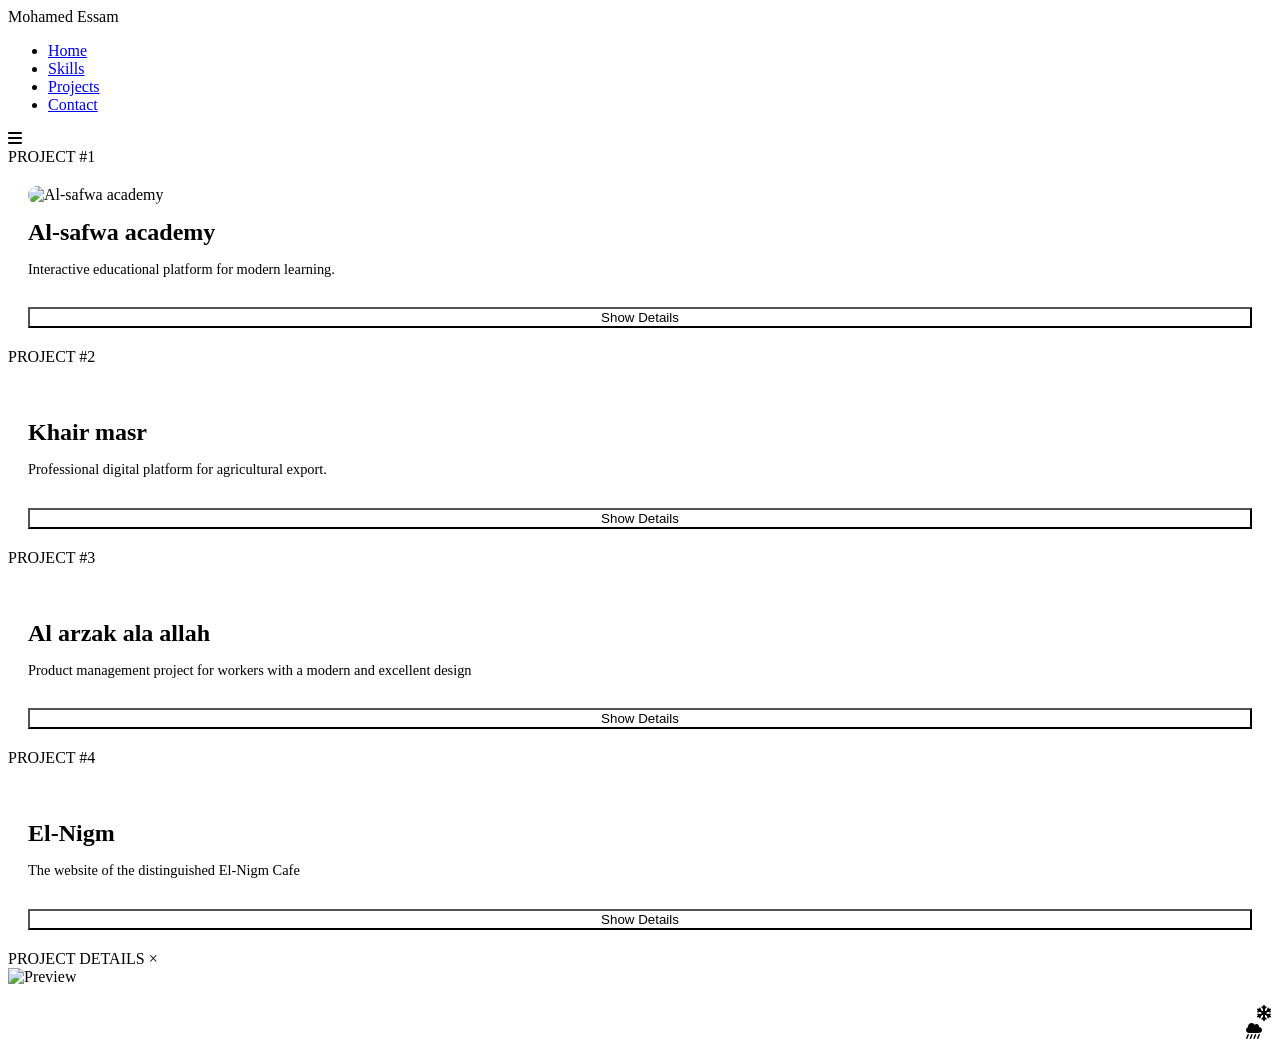
==== projects.html @ 32733027 "Add files via upload" ====
<!DOCTYPE html>
<html lang="en">
<head>
     <meta charset="UTF-8">
     <meta name="viewport" content="width=device-width, initial-scale=1.0">
    <meta http-equiv="X-UA-Compatible" content="IE=edge">

<!--  Google search console -->
    <meta name="google-site-verification" content="Xcmi0engG1c1WS3iVAgjZfXmtJyIRPwJMIAppy7hKnY" />
    
    <!-- Social Media Account Links -->
    <link rel="me" href="#">
    <link rel="me" href="#">
    <link rel="me" href="#">

    <!-- تحسين الظهور على فيسبوك (Open Graph) -->
    <meta property="og:title" content="portfolio mohammed essam">
    <meta property="og:description" content="Mohamed essam is front-end developer">
    <meta property="og:image" content="#/logo.png">
    <meta property="og:url" content="#">
    <meta property="og:type" content="website">

    <!--  sitemap.xml  -->
    <link rel="sitemap" type="application/xml" title="Sitemap" href="#/sitemap.xml">
    <link rel="canonical" href="#" />
    
    <!-- font awesome -->
    <link rel="stylesheet" href="https://cdnjs.cloudflare.com/ajax/libs/font-awesome/6.0.0/css/all.min.css">
        
   <title>Projects | Mohamed Essam</title>
   <link rel="stylesheet" href="css/style.css">

</head>
<body>
   
<!-- 
==========================
=====( Start header)======
==========================
-->    
    <nav class="navbar">
        <div class="logo">Mohamed Essam</div>
        <ul class="nav-links" id="navLinks">
            <li><a href="index.html">Home</a></li>
            <li><a href="index.html#skills">Skills</a></li>
            <li><a href="projects.html" class="active">Projects</a></li>
            <li><a href="index.html#contact">Contact</a></li>
        </ul>
        <div class="burger" onclick="toggleMenu()">
            <i class="fas fa-bars"></i>
        </div>
    </nav>
<!-- 
==========================
=====( End  header )======
==========================
-->






<!-- 
==========================
====( Start projects)=====
==========================
-->  
    <main class="container">
 
<!-- [ Start project #1] -->    
        <section class="glass-card project-section">
            <div class="card-header" style="background: url('../images/cover.jpg');">
                <span class="dots"><span class="red"></span><span class="yellow"></span><span class="green"></span></span>
                <span class="header-title">PROJECT #1</span>
            </div>
            <div class="project-body" style="padding: 20px;">
                <div class="project-card-custom">
                    <img src="images-projects/project-1.png" alt="Al-safwa academy" style="width: 100%; border-radius: 10px;">
                    <h2 style="margin: 15px 0;">Al-safwa academy</h2>
                    <p style="color: var(--text-dim); font-size: 0.9rem;">Interactive educational platform for modern learning.</p>
                    <button class="btn btn-outline" style="width: 100%; background: none; margin-top: 15px;">Show Details</button>
                </div>
            </div>
        </section>
<!-- [ End project #1] -->


<!-- [ Start project #2] -->
        <section class="glass-card project-section">
            <div class="card-header" style="background: url('../images/cover.jpg');">
                <span class="dots"><span class="red"></span><span class="yellow"></span><span class="green"></span></span>
                <span class="header-title">PROJECT #2</span>
            </div>
            <div class="project-body" style="padding: 20px;">
                <div class="project-card-custom">
                    <img src="images-projects/project-2.png" alt="" style="width: 100%; border-radius: 10px;">
                    <h2 style="margin: 15px 0;">Khair masr</h2>
                    <p style="color: var(--text-dim); font-size: 0.9rem;">Professional digital platform for agricultural export.</p>
                    <button class="btn btn-outline" style="width: 100%; background: none;  margin-top: 15px;">Show Details</button>
                </div>
            </div>
        </section>
<!-- [ End project #2] -->



<!-- [ Start project #3] -->
        <section class="glass-card project-section">
            <div class="card-header" style="background: url('../images/cover.jpg');">
                <span class="dots"><span class="red"></span><span class="yellow"></span><span class="green"></span></span>
                <span class="header-title">PROJECT #3</span>
            </div>
            <div class="project-body" style="padding: 20px;">
                <div class="project-card-custom">
                    <img src="images-projects/project-3.png" alt="" style="width: 100%; border-radius: 10px;">
                    <h2 style="margin: 15px 0;">Al arzak ala allah</h2>
                    <p style="color: var(--text-dim); font-size: 0.9rem;">Product management project for workers with a modern and excellent design</p>
                    <button class="btn btn-outline" style="width: 100%; background: none;  margin-top: 15px;">Show Details</button>
                </div>
            </div>
        </section>
<!-- [ End project #3] -->




<!-- [ Start project #4] -->
        <section class="glass-card project-section">
            <div class="card-header" style="background: url('../images/cover.jpg');">
                <span class="dots"><span class="red"></span><span class="yellow"></span><span class="green"></span></span>
                <span class="header-title">PROJECT #4</span>
            </div>
            <div class="project-body" style="padding: 20px;">
                <div class="project-card-custom">
                    <img src="images-projects/project-4.png" alt="" style="width: 100%; border-radius: 10px;">
                    <h2 style="margin: 15px 0;">El-Nigm</h2>
                    <p style="color: var(--text-dim); font-size: 0.9rem;">The website of the distinguished El-Nigm Cafe</p>
                    <button class="btn btn-outline" style="width: 100%; background: none;  margin-top: 15px;">Show Details</button>
                </div>
            </div>
        </section>
<!-- [ End project #4] -->






    </main>
<!-- 
==========================
=====( End project s)=====
==========================
-->     
    




<!-- 
==========================
====( Start controls)=====
==========================
--> 
    <div id="projectModal" class="modal">
        <div class="modal-content glass-card">
            <div class="card-header">
                <span class="dots"><span class="red"></span><span class="yellow"></span><span class="green"></span ></span>
                <span class="header-title" id="modalTitle">PROJECT DETAILS</span>
                <span class="close-modal">&times;</span>
            </div>
            <div class="modal-body">
                <div class="modal-grid">
                    <div class="modal-img">
                        <img id="modalImg" src="" alt="Preview">
                    </div>
                    <div class="modal-info">
                        <h2 id="fullTitle"></h2>
                        <p id="fullDesc"></p>
                        <div class="tech-stack" id="modalTech"></div>
                    </div>
                </div>
            </div>
        </div>
    </div>
<!-- 
==========================
=====( End controls)======
==========================
--> 




<!-- 
==========================
===( Start  controls 2 )====
==========================
-->
<div class="fab-container" dir="rtl">
    <div class="fab-item"><i class="fas fa-snowflake"></i></div>
    <div class="fab-item" id="summer-toggle" style="margin-right: 10px; cursor: pointer;">
        <i class="fas fa-cloud-showers-heavy"></i> 
    </div>
</div>


<!-- 
==========================
====( End  controls 2 )=====
==========================
-->


<script src="js/main.js"></script>
<script src="js/summer.js"></script>
<script src="js/projects.js"></script>

</body>
</html>
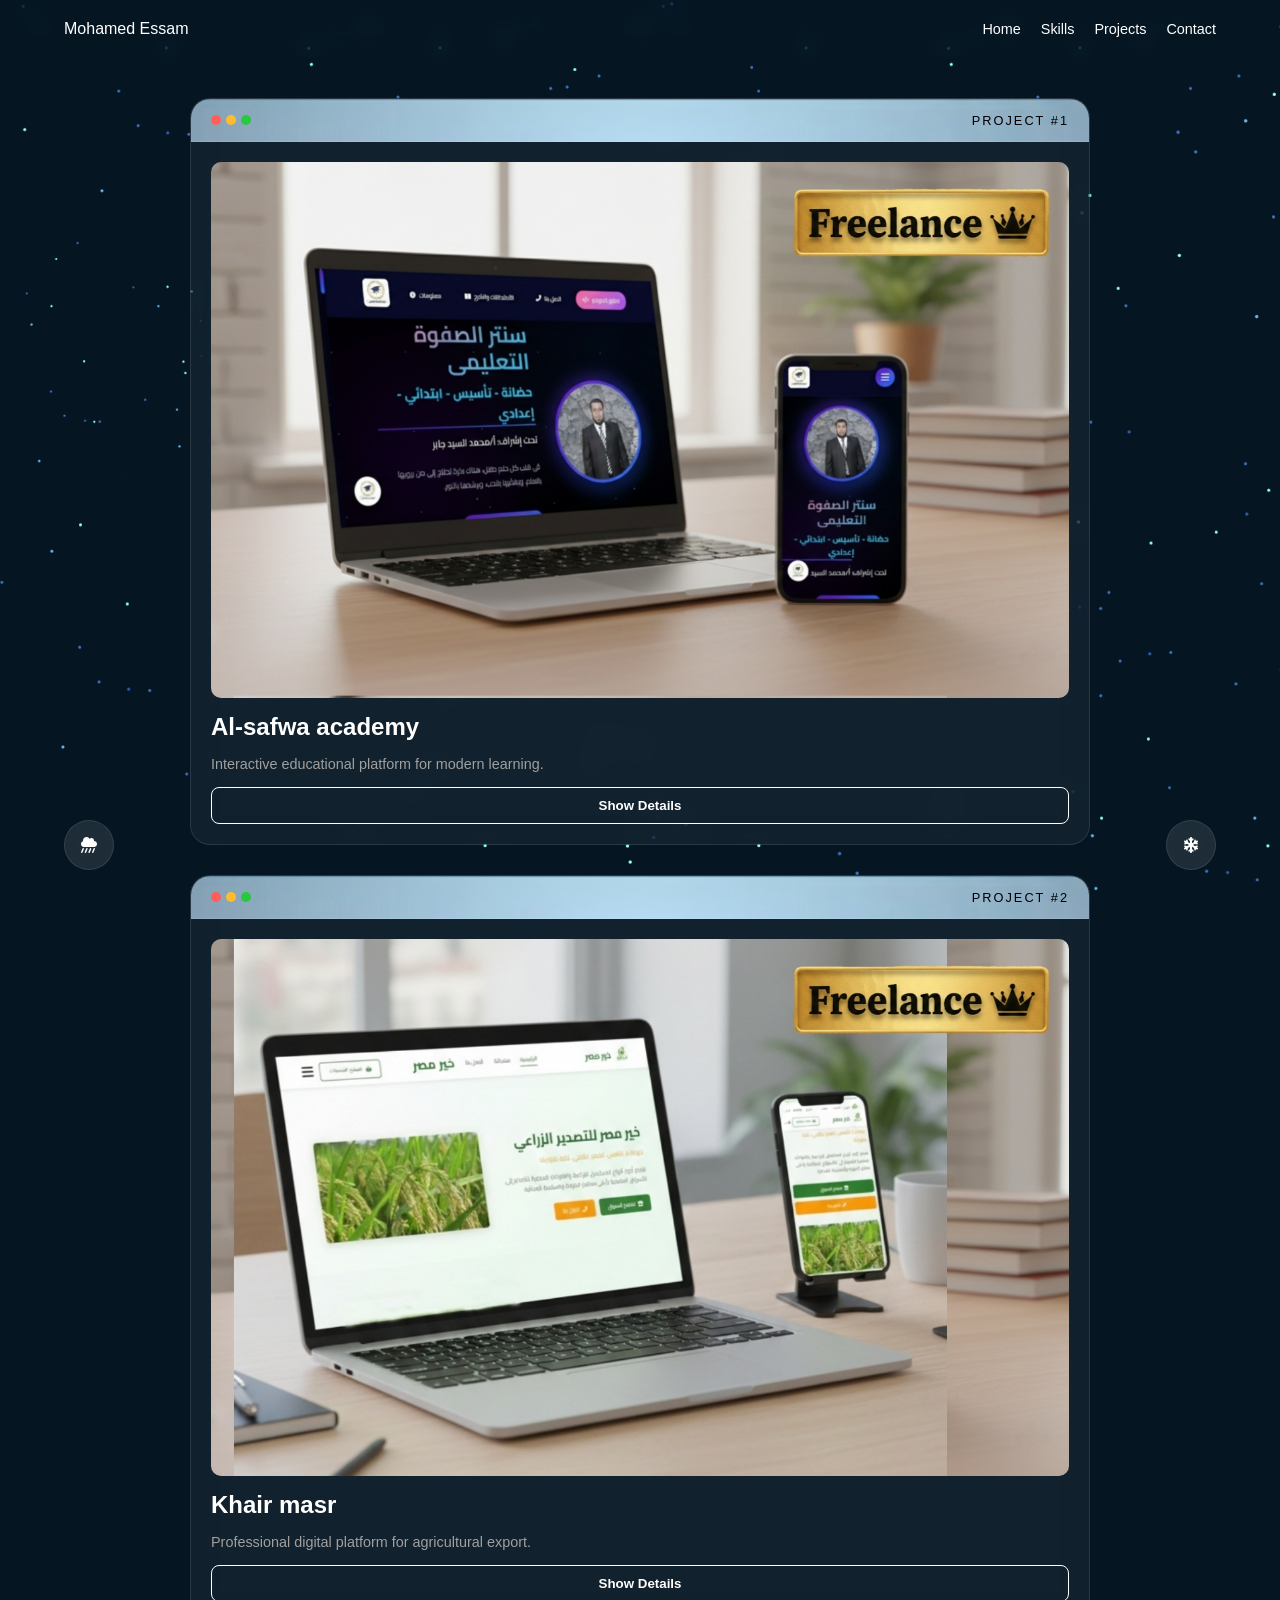
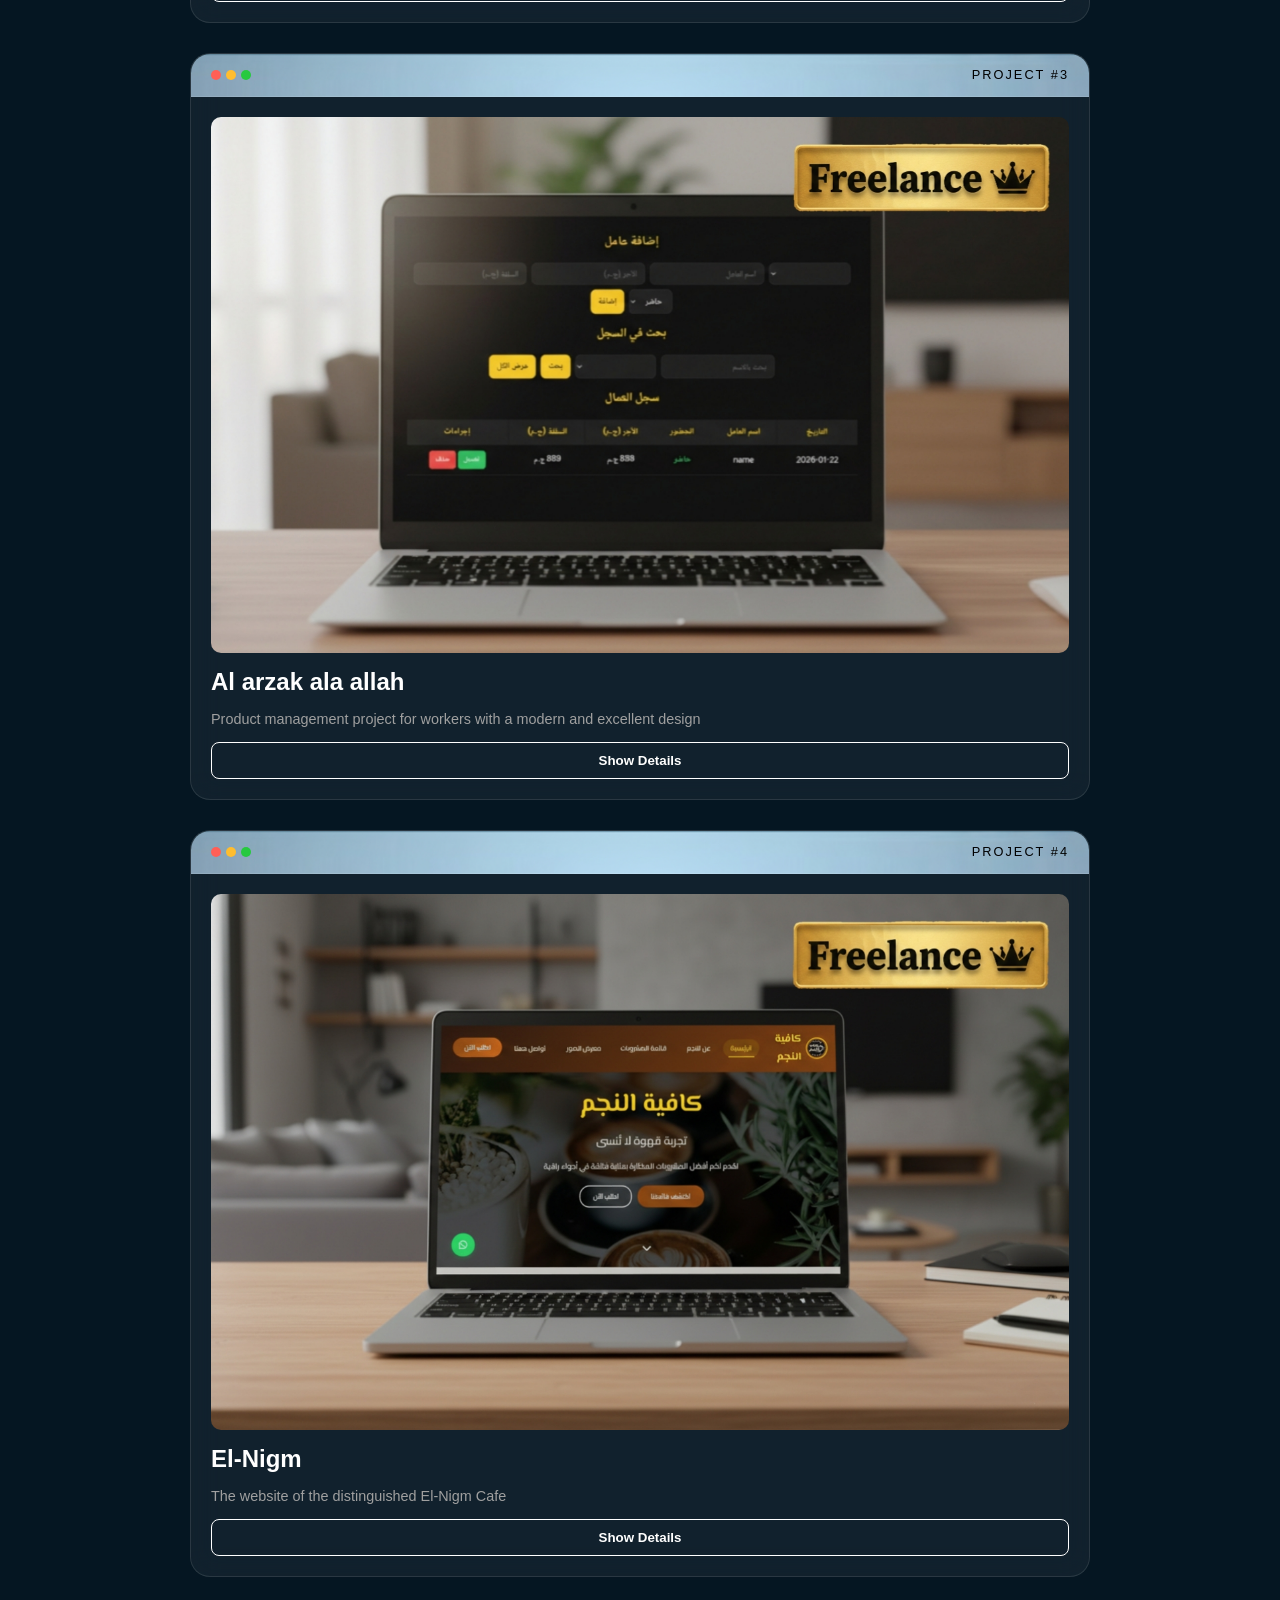
==== commit 562149d1: "Update projects.html" ====
--- a/projects.html
+++ b/projects.html
@@ -1,36 +1,45 @@
 <!DOCTYPE html>
 <html lang="en">
 <head>
-     <meta charset="UTF-8">
-     <meta name="viewport" content="width=device-width, initial-scale=1.0">
+    <meta charset="UTF-8">
+    <meta name="viewport" content="width=device-width, initial-scale=1.0">
     <meta http-equiv="X-UA-Compatible" content="IE=edge">
 
-<!--  Google search console -->
+    <title>Mohamed Essam | Front-End Developer - المهندس محمد عصام الفيومي</title>
+    <meta name="title" content="Mohamed Essam | Front-End Developer - المهندس محمد عصام الفيومي">
+    <meta name="description" content="الموقع الرسمي للمهندس محمد عصام الفيومي، مطور واجهات أمامية وخبير تقنيات AI. مطور منصة مدرستنا علمتنا، سنتر الصفوة، وبرنامج الأرزاق على الله.">
+    <meta name="keywords" content="محمد عصام, محمد عصام الفيومي, مطور واجهات أمامية, Front-End Developer, Mohamed Essam, منصة مدرستنا علمتنا, تطوير مواقع, مبرمج مصري, ذكاء اصطناعي, React Developer, Next.js Developer">
+    <meta name="author" content="Mohamed Essam El-Fayoumy">
+
+    <meta name="robots" content="index, follow">
+    <link rel="sitemap" type="application/xml" title="Sitemap" href="https://elnigm0.github.io/mohamed/sitemap.xml">
+    <link rel="canonical" href="https://elnigm0.github.io/mohamed/">
+    
     <meta name="google-site-verification" content="Xcmi0engG1c1WS3iVAgjZfXmtJyIRPwJMIAppy7hKnY" />
     
-    <!-- Social Media Account Links -->
-    <link rel="me" href="#">
-    <link rel="me" href="#">
-    <link rel="me" href="#">
-
-    <!-- تحسين الظهور على فيسبوك (Open Graph) -->
-    <meta property="og:title" content="portfolio mohammed essam">
-    <meta property="og:description" content="Mohamed essam is front-end developer">
-    <meta property="og:image" content="#/logo.png">
-    <meta property="og:url" content="#">
     <meta property="og:type" content="website">
-
-    <!--  sitemap.xml  -->
-    <link rel="sitemap" type="application/xml" title="Sitemap" href="#/sitemap.xml">
-    <link rel="canonical" href="#" />
-    
-    <!-- font awesome -->
+    <meta property="og:url" content="https://elnigm0.github.io/mohamed/">
+    <meta property="og:title" content="Mohamed Essam | Front-End Developer & AI Specialist">
+    <meta property="og:description" content="المهندس محمد عصام - أيقونة تطوير المواقع في مصر. متخصص في بناء الواجهات الاحترافية والأنظمة الذكية.">
+    <meta property="og:image" content="https://elnigm0.github.io/mohamed/images/personal.jpg">
+
+    <meta property="twitter:card" content="summary_large_image">
+    <meta property="twitter:url" content="https://elnigm0.github.io/mohamed/">
+    <meta property="twitter:title" content="Mohamed Essam | Front-End Developer">
+    <meta property="twitter:description" content="Professional Web Development & AI Solutions by Mohamed Essam.">
+    <meta property="twitter:image" content="https://elnigm0.github.io/mohamed/images/personal.jpg">
+<link rel="icon" type="image/png" href="images/favicon.png">
+<link rel="apple-touch-icon" href="images/favicon.png">
+
+    <link rel="me" href="https://elnigm0.github.io/">
+    <link rel="me" href="https://www.linkedin.com/in/mohamed-essam-6584073a0">
+    <link rel="me" href="https://www.facebook.com/share/1BomdkFRbV/">
+
     <link rel="stylesheet" href="https://cdnjs.cloudflare.com/ajax/libs/font-awesome/6.0.0/css/all.min.css">
-        
-   <title>Projects | Mohamed Essam</title>
-   <link rel="stylesheet" href="css/style.css">
-
+    
+    <link rel="stylesheet" href="css/style.css">
 </head>
+
 <body>
    
 <!-- 
--- a/css/style.css
+++ b/css/style.css
@@ -0,0 +1,885 @@
+:root {
+    --bg-color: #051622;
+    --card-bg: rgba(255, 255, 255, 0.05);
+    --border-color: rgba(255, 255, 255, 0.1);
+    --text-main: #ffffff;
+    --text-dim: #a0a0a0;
+    --accent-blue: #1ba098;
+}
+
+* {
+    margin: 0;
+    padding: 0;
+    box-sizing: border-box;
+    font-family: 'Segoe UI', Tahoma, Geneva, Verdana, sans-serif;
+}
+
+body {
+    background-color: var(--bg-color);
+    background-image: url("../images/background.jpg");
+    background-attachment: fixed;
+    color: var(--text-main);
+    overflow-x: hidden;
+}
+
+/* 
+=============================
+======||START NAVBAR||=======
+=============================
+*/
+.navbar {
+    display: flex;
+    justify-content: space-between;
+    padding: 20px 5%;
+    align-items: center;
+    backdrop-filter: blur(10px);
+    position: sticky;
+    top: 0;
+    z-index: 1000;
+}
+
+.nav-links {
+    display: flex;
+    list-style: none;
+    gap: 20px;
+}
+
+.nav-links a {
+    color: var(--text-main);
+    text-decoration: none;
+    font-size: 0.9rem;
+}
+/* 
+=============================
+=======||END NAVBAR||========
+=============================
+*/
+
+
+
+
+
+
+/* 
+=============================
+=||START(Glass Card Style)||=
+=============================
+*/
+.glass-card {
+    background: var(--card-bg);
+    border: 1px solid var(--border-color);
+    border-radius: 20px;
+    margin: 20px auto;
+    max-width: 900px;
+    overflow: hidden;
+    backdrop-filter: blur(15px);
+}
+
+.card-header {
+    background: rgba(255, 255, 255, 0.1);
+    padding: 10px 20px;
+    display: flex;
+    justify-content: space-between;
+    align-items: center;
+    border-bottom: 1px solid var(--border-color);
+}
+
+.dots span {
+    height: 10px;
+    width: 10px;
+    border-radius: 50%;
+    display: inline-block;
+    margin-right: 5px;
+}
+
+.red { background: #ff5f56; }
+.yellow { background: #ffbd2e; }
+.green { background: #27c93f; }
+
+.header-title {
+    font-size: 0.8rem;
+    letter-spacing: 2px;
+    color: #000;
+    
+}
+/* 
+=============================
+==||END(Glass Card Style)||==
+=============================
+*/
+
+
+
+
+
+
+/* 
+=============================
+==||START(About Section)||===
+=============================
+*/
+.about-content {
+    display: flex;
+    padding: 40px;
+    gap: 30px;
+    align-items: center;
+}
+
+.profile-img img {
+    width: 250px;
+    height: 250px;
+    border-radius: 15px;
+    object-fit: cover;
+    filter: grayscale(100%);
+}
+
+.status-tags {
+    margin: 15px 0;
+}
+
+.tag {
+    background: rgba(255,255,255,0.08);
+    padding: 5px 15px;
+    border-radius: 20px;
+    font-size: 0.75rem;
+    margin-right: 10px;
+    border: 1px solid var(--border-color);
+}
+
+.green-tag i { color: #27c93f; margin-right: 5px; }
+.purple-tag i { color: #a855f7; margin-right: 5px; }
+
+.tech-stack span {
+    display: inline-block;
+    background: rgba(255,255,255,0.05);
+    border: 1px solid var(--border-color);
+    padding: 5px 15px;
+    border-radius: 15px;
+    margin-top: 15px;
+    margin-right: 8px;
+    font-size: 0.8rem;
+}
+
+.cta-buttons {
+    margin-top: 25px;
+}
+
+.btn {
+    padding: 10px 25px;
+    border-radius: 8px;
+    text-decoration: none;
+    font-weight: bold;
+    display: inline-block;
+    margin-right: 10px;
+}
+
+.btn-primary { background: #fff; color: #000; }
+.btn-outline { border: 1px solid #fff; color: #fff; }
+/* 
+=============================
+===||END(About Section)||====
+=============================
+*/
+
+
+
+
+
+
+/* 
+=============================
+==||START(Skills Section)||==
+=============================
+*/
+.skills-grid {
+    display: grid;
+    grid-template-columns: repeat(3, 1fr);
+    padding: 40px;
+    text-align: center;
+}
+
+.icon-box {
+    background: rgba(255,255,255,0.05);
+    width: 80px;
+    height: 80px;
+    margin: 0 auto 10px;
+    border-radius: 20px;
+    display: flex;
+    align-items: center;
+    justify-content: center;
+    font-size: 2rem;
+    border: 1px solid var(--border-color);
+}
+.skills-wrapper {
+    padding: 40px 20px;
+    overflow-x: auto; /* يسمح بالتمرير الأفقي إذا زادت العناصر */
+    scrollbar-width: thin;
+    scrollbar-color: var(--accent-blue) transparent;
+}
+
+.skills-flex {
+    display: flex;
+    flex-wrap: wrap; /* يوزع العناصر بشكل عرضي وينزل لسطر جديد تلقائياً */
+    justify-content: center;
+    gap: 20px;
+    min-width: max-content; /* يضمن بقاء العناصر بجانب بعضها قبل الـ wrap */
+}
+
+.skill-card {
+    background: rgba(255, 255, 255, 0.03);
+    border: 1px solid rgba(255, 255, 255, 0.1);
+    border-radius: 16px;
+    padding: 20px;
+    width: 120px;
+    display: flex;
+    flex-direction: column;
+    align-items: center;
+    justify-content: center;
+    transition: all 0.3s ease;
+    cursor: pointer;
+    backdrop-filter: blur(5px);
+}
+
+.skill-card:hover {
+    transform: translateY(-10px);
+    background: rgba(255, 255, 255, 0.08);
+    border-color: var(--accent-blue);
+    box-shadow: 0 10px 20px rgba(0, 0, 0, 0.3);
+}
+
+.skill-card i {
+    font-size: 2.5rem;
+    margin-bottom: 12px;
+}
+
+.skill-card span {
+    font-size: 0.85rem;
+    font-weight: 500;
+    color: #e0e0e0;
+}
+
+/* أيقونة Next.js مخصصة لأنها غير متوفرة بشكل افتراضي في FontAwesome */
+.next-icon {
+    font-style: normal;
+    font-weight: bold;
+    font-size: 2rem;
+    background: #fff;
+    color: #000;
+    width: 40px;
+    height: 40px;
+    border-radius: 50%;
+    display: flex;
+    align-items: center;
+    justify-content: center;
+    margin-bottom: 12px;
+}
+
+/* التجاوب مع الشاشات الصغيرة جداً */
+@media (max-width: 600px) {
+    .skills-flex {
+        display: grid;
+        grid-template-columns: repeat(3, 1fr); /* 3 مهارات في كل صف */
+        min-width: unset;
+        gap: 10px;
+    }
+    
+    .skill-card {
+        width: auto;
+        padding: 15px 10px;
+    }
+    
+    .skill-card i {
+        font-size: 1.8rem;
+    }
+}
+
+/* الحالة الابتدائية: المهارة مخفية ومزاحة للأسفل */
+.skill-card {
+    opacity: 0;
+    transform: translateY(30px);
+    transition: all 0.6s ease-out;
+}
+
+/* الحالة عند ظهورها: تصبح مرئية وتعود لمكانها */
+.skill-card.show {
+    opacity: 1;
+    transform: translateY(0);
+}
+/* 
+=============================
+===||END(Skills Section)||===
+=============================
+*/
+
+/* FAB */
+.fab-container {
+    position: fixed;
+    bottom: 30px;
+    width: 100%;
+    display: flex;
+    justify-content: space-between;
+    padding: 0 5%;
+    pointer-events: none;
+}
+
+.fab-item {
+    pointer-events: auto;
+    width: 50px;
+    height: 50px;
+    background: rgba(255,255,255,0.1);
+    border-radius: 50%;
+    display: flex;
+    align-items: center;
+    justify-content: center;
+    backdrop-filter: blur(10px);
+    border: 1px solid var(--border-color);
+}
+:root {
+    --bg-color: #051622;
+    --card-bg: rgba(255, 255, 255, 0.05);
+    --border-color: rgba(255, 255, 255, 0.1);
+    --text-main: #ffffff;
+    --accent-blue: #1ba098;
+}
+
+
+
+.container {
+    width: 90%;
+    max-width: 1200px;
+    margin: 0 auto;
+    padding: 20px 0;
+}
+
+/* Navbar Responsive */
+.navbar {
+    display: flex;
+    justify-content: space-between;
+    padding: 20px 5%;
+    align-items: center;
+    background: rgba(5, 22, 34, 0.8);
+    backdrop-filter: blur(10px);
+    position: sticky;
+    top: 0; z-index: 1000;
+}
+
+.nav-links { display: flex; list-style: none; gap: 20px; }
+.nav-links a { color: white; text-decoration: none; font-weight: 500; }
+.burger { display: none; cursor: pointer; font-size: 1.5rem; }
+
+/* Glass Card */
+.glass-card {
+    background: var(--card-bg);
+    border: 1px solid var(--border-color);
+    border-radius: 20px;
+    margin-bottom: 30px;
+    backdrop-filter: blur(15px);
+    overflow: hidden;
+}
+
+.card-header {
+    background: rgba(255, 255, 255, 0.08);
+    padding: 12px 20px;
+    display: flex;
+    justify-content: space-between;
+}
+
+
+
+
+
+
+
+/* 
+===================================
+==||START(About Content Layout)||==
+===================================
+*/
+.about-content {
+    display: flex;
+    padding: 40px;
+    gap: 40px;
+    align-items: center;
+}
+
+.profile-img img {
+    width: 300px;
+    border-radius: 20px;
+    filter: grayscale(100%);
+}
+
+.tag {
+    display: inline-block;
+    padding: 6px 12px;
+    border-radius: 20px;
+    background: rgba(255,255,255,0.1);
+    font-size: 0.8rem;
+    margin: 5px;
+}
+
+/* Social Icons */
+.social-links {
+    display: flex;
+    justify-content: center;
+    gap: 20px;
+    padding: 30px;
+}
+
+.social-icon {
+    font-size: 1.8rem;
+    color: white;
+    transition: 0.3s;
+}
+
+.social-icon:hover { color: var(--accent-blue); transform: translateY(-5px); }
+
+/* --- Media Queries (استجابة الشاشات) --- */
+
+/* للشاشات المتوسطة (Tablets) */
+@media (max-width: 992px) {
+    .about-content {
+        flex-direction: column;
+        text-align: center;
+    }
+    .profile-img img { width: 250px; }
+}
+
+/* للهواتف (Mobile) */
+@media (max-width: 768px) {
+    .nav-links {
+        display: none; /* سيتم تفعيله عبر JS */
+        flex-direction: column;
+        position: absolute;
+        top: 70px;
+        right: 0;
+        background: var(--bg-color);
+        width: 100%;
+        padding: 20px;
+        text-align: center;
+        border-bottom: 1px solid var(--border-color);
+    }
+    .nav-links.active { display: flex; }
+    .burger { display: block; }
+    
+    .about-content { padding: 20px; }
+    h1 { font-size: 1.8rem; }
+    .cta-buttons .btn { width: 100%; margin: 10px 0; }
+}
+
+/* Modal Styles */
+.modal {
+    display: none; 
+    position: fixed;
+    z-index: 2000;
+    left: 0;
+    top: 0;
+    width: 100%;
+    height: 100%;
+    background-color: rgba(0, 0, 0, 0.8);
+    backdrop-filter: blur(8px);
+    padding: 20px;
+}
+
+.modal-content {
+    margin: 5% auto;
+    width: 90%;
+    max-width: 800px;
+    animation: slideDown 0.4s ease;
+}
+
+@keyframes slideDown {
+    from { transform: translateY(-50px); opacity: 0; }
+    to { transform: translateY(0); opacity: 1; }
+}
+
+.close-modal {
+    color: #fff;
+    font-size: 28px;
+    font-weight: bold;
+    cursor: pointer;
+}
+
+.modal-body { padding: 30px; }
+
+.modal-grid {
+    display: grid;
+    grid-template-columns: 1fr 1fr;
+    gap: 30px;
+}
+
+.modal-img img {
+    width: 100%;
+    border-radius: 12px;
+    border: 1px solid var(--border-color);
+}
+
+.modal-info h2 { margin-bottom: 15px; color: #fff; }
+.modal-info p { color: var(--text-dim); margin-bottom: 20px; line-height: 1.8; }
+
+.modal-actions { margin-top: 30px; display: flex; gap: 10px; }
+
+/* التجاوب مع الموبايل */
+@media (max-width: 768px) {
+    .modal-grid { grid-template-columns: 1fr; }
+    .modal-content { margin: 10% auto; }
+}
+/* تحسين شكل المودال */
+.modal {
+    display: none;
+    position: fixed;
+    top: 0;
+    left: 0;
+    width: 100%;
+    height: 100%;
+    background: rgba(0, 0, 0, 0.85); /* خلفية داكنة جداً */
+    backdrop-filter: blur(12px); /* تأثير الضبابية */
+    z-index: 9999;
+    padding: 20px;
+    overflow-y: auto;
+}
+
+.modal-content {
+    max-width: 900px;
+    margin: 40px auto;
+    border: 1px solid rgba(255, 255, 255, 0.1);
+    animation: fadeInScale 0.3s ease-out;
+}
+
+@keyframes fadeInScale {
+    from { opacity: 0; transform: scale(0.9); }
+    to { opacity: 1; transform: scale(1); }
+}
+
+.modal-grid {
+    display: flex;
+    flex-wrap: wrap;
+    gap: 25px;
+    padding: 20px;
+}
+
+.modal-img {
+    flex: 1;
+    min-width: 300px;
+}
+
+.modal-img img {
+    width: 100%;
+    border-radius: 12px;
+    box-shadow: 0 10px 30px rgba(0,0,0,0.5);
+}
+
+.modal-info {
+    flex: 1;
+    min-width: 300px;
+}
+
+.close-modal {
+    cursor: pointer;
+    font-size: 24px;
+    color: #ff5f56; /* لون الأحمر ليطابق أزرار الماك */
+    transition: 0.3s;
+}
+
+.close-modal:hover {
+    transform: rotate(90deg);
+}
+/* تحويل المودال إلى لوحة جانبية Side Panel */
+.modal {
+    display: none; 
+    position: fixed;
+    z-index: 2000;
+    top: 0;
+    right: 0; /* يظهر من اليمين */
+    width: 100%;
+    height: 100%;
+    background-color: rgba(0, 0, 0, 0.4); /* خلفية شفافة أخف */
+    backdrop-filter: blur(4px);
+    transition: 0.5s;
+}
+
+.modal-content {
+    position: absolute;
+    right: -100%; /* يبدأ من خارج الشاشة */
+    top: 0;
+    width: 450px; /* عرض محدد لا يملأ الشاشة */
+    height: 100%;
+    background: rgba(10, 25, 41, 0.95);
+    backdrop-filter: blur(20px);
+    border-left: 1px solid rgba(255, 255, 255, 0.1);
+    border-radius: 0; /* شكل طولي */
+    box-shadow: -10px 0 30px rgba(0,0,0,0.5);
+    transition: right 0.4s cubic-bezier(0.075, 0.82, 0.165, 1);
+    overflow-y: auto;
+}
+
+/* عندما ينشط المودال */
+.modal.active {
+    display: block;
+}
+
+.modal.active .modal-content {
+    right: 0; /* يتحرك للداخل */
+}
+
+/* تنسيقات المحتوى داخل اللوحة الجانبية */
+.modal-body {
+    padding: 25px;
+}
+
+.modal-grid {
+    display: flex;
+    flex-direction: column; /* ترتيب رأسي ليناسب العرض الصغير */
+    gap: 20px;
+}
+
+.modal-img img {
+    width: 100%;
+    border-radius: 12px;
+    border: 1px solid var(--border-color);
+}
+
+.modal-info h2 {
+    font-size: 1.5rem;
+    margin-bottom: 10px;
+}
+
+.modal-info p {
+    font-size: 0.9rem;
+    color: var(--text-dim);
+    line-height: 1.6;
+}
+
+.modal-actions {
+    display: grid;
+    grid-template-columns: 1fr 1fr;
+    gap: 10px;
+    margin-top: 20px;
+}
+
+/* استجابة الشاشات الصغيرة */
+@media (max-width: 500px) {
+    .modal-content {
+        width: 100%; /* في الموبايل يأخذ الشاشة كاملة لسهولة القراءة */
+    }
+}
+/* تنسيق الحاوي الرئيسي ليظهر المشاريع كشبكة */
+.container {
+    display: grid;
+    grid-template-columns: repeat(auto-fit, minmax(350px, 1fr)); /* يضع الكروت بجانب بعضها تلقائياً */
+    gap: 30px;
+    padding: 40px 5%;
+    max-width: 1400px;
+    margin: 0 auto;
+}
+
+/* تعديل عرض الكارت الزجاجي ليتناسب مع الشبكة */
+.glass-card.project-section {
+    margin: 0; /* إلغاء الهوامش لأن الـ gap في الـ grid سيتولى المهمة */
+    display: flex;
+    flex-direction: column;
+    height: 100%; /* لتوحيد ارتفاع الكروت */
+}
+
+/* تحسين شكل الكارت الداخلي */
+.project-card-custom {
+    display: flex;
+    flex-direction: column;
+    justify-content: space-between;
+    height: 100%;
+}
+
+/* للهواتف: اجعل الكروت تأخذ العرض الكامل */
+@media (max-width: 768px) {
+    .container {
+        grid-template-columns: 1fr;
+        padding: 20px;
+    }
+}
+/* توحيد الحاوية الكبيرة لجميع الأقسام */
+.container {
+    max-width: 900px; /* نفس عرض كارت الـ about */
+    margin: 0 auto;
+    padding: 20px;
+    width: 100%;
+}
+
+/* ضمان أن كل كارت زجاجي يأخذ العرض الكامل المتاح له */
+.glass-card {
+    width: 100%;
+    margin-bottom: 30px;
+}
+
+/* تنسيق المحتوى الداخلي ليكون متطابق مع about-content */
+.skills-content {
+    padding: 40px; /* نفس البادينج الموجود في سكشن الـ about */
+}
+
+/* شبكة المهارات: تتوزع بذكاء داخل نفس العرض */
+.skills-grid {
+    display: grid;
+    grid-template-columns: repeat(auto-fit, minmax(100px, 1fr));
+    gap: 20px;
+    justify-items: center;
+}
+
+.skill-card {
+    display: flex;
+    flex-direction: column;
+    align-items: center;
+    gap: 10px;
+    transition: 0.3s;
+}
+
+.skill-card i { font-size: 2.5rem; }
+.skill-card span { font-size: 0.8rem; color: var(--text-dim); }
+
+/* أيقونة Next.js المخصصة */
+.next-icon {
+    font-weight: bold; font-size: 1.2rem; background: #fff; color: #000;
+    width: 35px; height: 35px; border-radius: 50%;
+    display: flex; align-items: center; justify-content: center;
+}
+
+/* استجابة الموبايل */
+@media (max-width: 768px) {
+    .skills-content {
+        padding: 20px; /* تقليل البادينج كما فعلنا في الـ about موبايل */
+    }
+    .skills-grid {
+        grid-template-columns: repeat(3, 1fr); /* 3 مهارات في الصف بالموبايل */
+    }
+}
+/* --- التعديل النهائي للشاشات الكبيرة 1024px وطالع --- */
+
+@media (min-width: 1024px) {
+    /* نضمن أن الـ container يظل يرص السكاشن تحت بعضها وليس بجانب بعض */
+    .container {
+        display: flex;
+        flex-direction: column; 
+        align-items: center; /* توسيط السكاشن في منتصف الصفحة */
+        max-width: 900px;    /* العرض الثابت الذي طلبته */
+        margin: 0 auto;
+        padding: 40px 0;
+    }
+
+    /* نضمن أن سكشن الـ skills يأخذ نفس عرض الـ about تماماً */
+    .glass-card.skills-section, 
+    .glass-card.about-section {
+        width: 100%;        /* سيأخذ الـ 900px كاملة */
+        margin-bottom: 40px; /* مسافة متناسقة بين السكشنين */
+    }
+
+    /* توزيع المهارات داخل السكشن في الشاشات الكبيرة */
+    .skills-grid {
+        display: grid;
+        grid-template-columns: repeat(5, 1fr); /* 5 مهارات في الصف ليكون الشكل احترافي */
+        gap: 30px;
+        padding: 40px;
+    }
+}
+
+/* --- تعديل إضافي لضمان التناسق في كل الشاشات --- */
+.glass-card {
+    max-width: 900px;
+    width: 100%;
+    margin-left: auto;
+    margin-right: auto;
+}
+
+
+/* Start content */
+.content p{
+    
+    letter-spacing: 1px;
+    margin: 8px;
+    font-size: 10px;
+}
+.content .pr {
+    text-align: center;
+    color: #b6b6b6;
+}
+
+.hr-content {
+    
+    width: 50%;
+    margin-left: 25%;
+    margin-right:25%;
+}
+
+
+
+
+
+
+
+/* 
+==============================
+==||START((((((SNOW)))))))||==
+==============================
+*/
+.snowflake {
+    position: fixed;
+    top: -10px;
+    color: #fff;
+    font-size: 1rem;
+    pointer-events: none; /* لكي لا تعيق الضغط على أي شيء */
+    z-index: 9999;
+    animation: fall linear forwards;
+}
+
+/* حركة السقوط */
+@keyframes fall {
+    to {
+        transform: translateY(100vh) rotate(360deg);
+        opacity: 0;
+    }
+}
+
+/* تأثير نبض للأيقونة عند الضغط */
+.fab-item:active {
+    transform: scale(0.9);
+}
+/* 
+==============================
+==||END((((((SNOW)))))))||====
+==============================
+*/
+
+
+/* المتغيرات الافتراضية (وضع الشتاء/الأزرق) */
+:root {
+    --bg-img: url("../images/background.jpg");
+    --header-bg: url('../images/cover.jpg'); /* صورة الهيدر الصغيرة */
+    --nav-scroll-bg: rgba(5, 22, 34, 0.9); /* لون النبار عند السكرول */
+    --accent-blue: #1ba098;
+    --text-main: #ffffff;
+    --card-bg: rgba(255, 255, 255, 0.05);
+}
+
+/* المتغيرات عند تفعيل الوضع الذهبي */
+body.gold-mode {
+    --bg-img: none; /* حذف صورة الخلفية تماماً */
+    --bg-color: #1a1a00; /* لون خلفية سادة فخم */
+    --header-bg: linear-gradient(90deg, #FFD700, #b8860b); /* لون ذهبي بدلاً من الصورة */
+    --nav-scroll-bg: rgba(40, 40, 0, 0.95); /* لون النبار ذهبي داكن عند السكرول */
+    --accent-blue: #FFD700;
+    --card-bg: rgba(255, 215, 0, 0.05);
+}
+
+/* تطبيق المتغيرات على العناصر */
+body {
+    background-color: var(--bg-color, #051622);
+    background-image: var(--bg-img); /* ستصبح none في الوضع الذهبي */
+    background-attachment: fixed;
+    background-size: cover;
+}
+
+.card-header {
+    background: var(--header-bg) !important; /* سيتحول لذهبي */
+    background-size: cover !important;
+}
+
+/* تعديل الهيدر ليأخذ اللون من المتغيرات */
+.navbar.scrolled {
+    background: var(--nav-scroll-bg) !important;
+}
